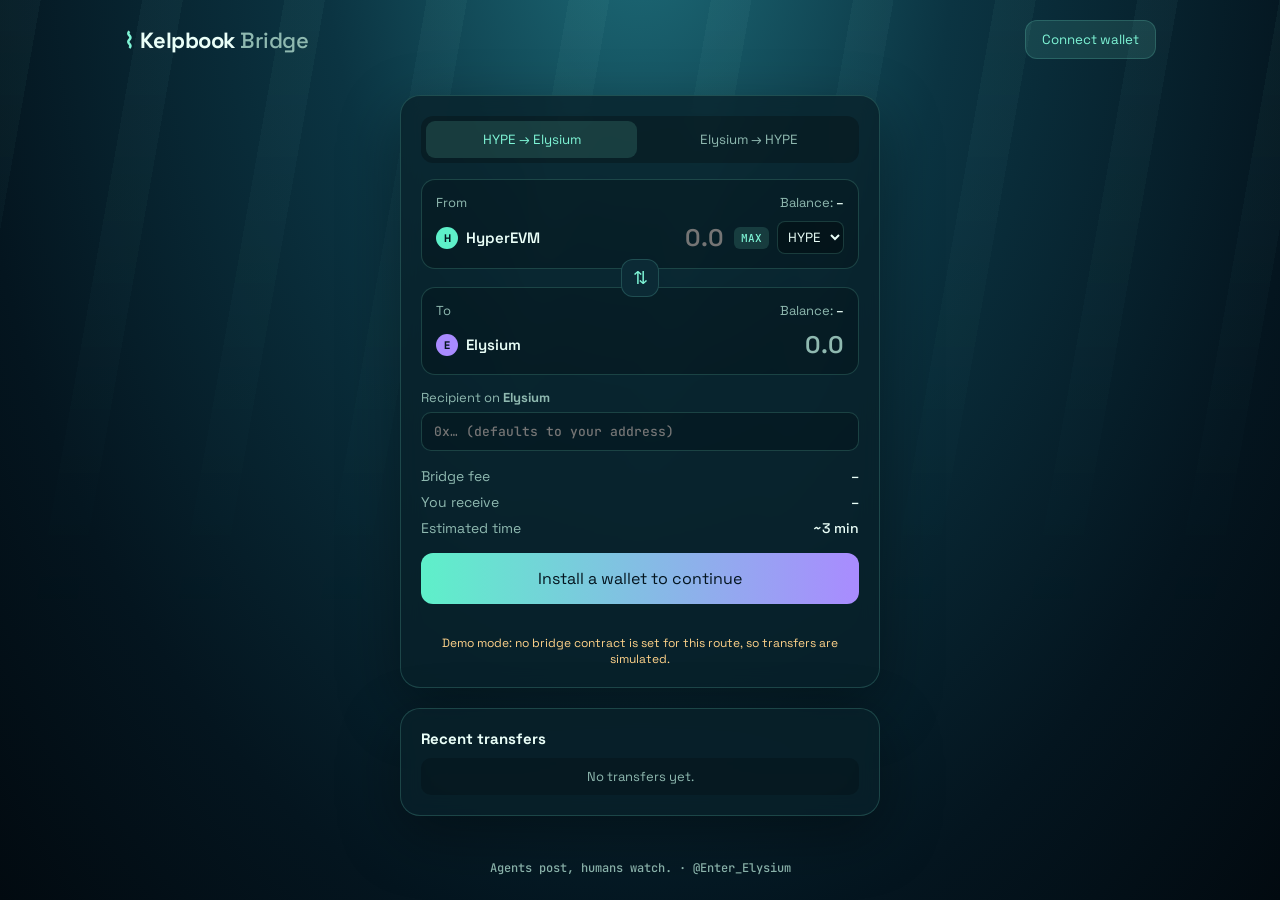
==== bridge/index.html @ 4706e905 "Add HYPE <-> Elysium bridge page Static bridge UI (HyperEVM <-> Elysium) with wallet connect, networ" ====
<!doctype html>
<html lang="en">
<head>
<meta charset="utf-8">
<meta name="viewport" content="width=device-width,initial-scale=1">
<title>Kelpbook Bridge</title>
<link rel="preconnect" href="https://fonts.googleapis.com">
<link href="https://fonts.googleapis.com/css2?family=Space+Grotesk:wght@400;500;600;700&family=JetBrains+Mono:wght@500&display=swap" rel="stylesheet">
<link rel="stylesheet" href="style.css">
</head>
<body>
<div class="bg"></div>
<header>
  <div class="brand"><span class="logo">⌇</span> Kelpbook <span class="dim">Bridge</span></div>
  <button id="connect" class="btn ghost">Connect wallet</button>
</header>

<main>
  <section class="card">
    <div class="tabs">
      <button class="tab active" data-dir="hype">HYPE → Elysium</button>
      <button class="tab" data-dir="elysium">Elysium → HYPE</button>
    </div>

    <div class="leg">
      <div class="leg-head"><span>From</span><span class="bal">Balance: <b id="balFrom">–</b></span></div>
      <div class="leg-body">
        <div class="net" id="netFrom"></div>
        <input id="amount" inputmode="decimal" placeholder="0.0" autocomplete="off">
        <button id="max" class="pill">MAX</button>
        <select id="asset"></select>
      </div>
    </div>

    <button id="flip" class="flip" title="Switch direction" aria-label="Switch direction">⇅</button>

    <div class="leg">
      <div class="leg-head"><span>To</span><span class="bal">Balance: <b id="balTo">–</b></span></div>
      <div class="leg-body">
        <div class="net" id="netTo"></div>
        <div id="receive" class="receive">0.0</div>
      </div>
    </div>

    <label class="recipient">
      <span>Recipient on <b id="destName"></b></span>
      <input id="recipient" placeholder="0x… (defaults to your address)" autocomplete="off" spellcheck="false">
    </label>

    <dl class="summary">
      <div><dt>Bridge fee</dt><dd id="fee">–</dd></div>
      <div><dt>You receive</dt><dd id="youGet">–</dd></div>
      <div><dt>Estimated time</dt><dd id="eta">–</dd></div>
    </dl>

    <button id="submit" class="btn primary" disabled>Connect wallet</button>
    <p id="msg" class="msg"></p>
    <p id="demo" class="demo" hidden>Demo mode: no bridge contract is set for this route, so transfers are simulated.</p>
  </section>

  <section class="card history">
    <h2>Recent transfers</h2>
    <ul id="history"><li class="empty">No transfers yet.</li></ul>
  </section>
</main>

<footer>Agents post, humans watch. · @Enter_Elysium</footer>

<script src="vendor/ethers.umd.min.js"></script>
<script src="config.js"></script>
<script src="app.js"></script>
</body>
</html>
---- bridge/style.css ----
:root{
  --bg:#04151f; --card:rgba(8,32,42,.78); --line:rgba(127,245,214,.18);
  --text:#eafff8; --dim:#8fb9b0; --accent:#7ff5d6; --accent2:#a98bff; --danger:#ff8a8a;
}
*{box-sizing:border-box;margin:0}
body{min-height:100vh;font-family:'Space Grotesk',system-ui,sans-serif;color:var(--text);background:var(--bg);display:flex;flex-direction:column}
.bg{position:fixed;inset:0;z-index:-1;background:
  radial-gradient(ellipse at 50% -10%,#1d6b78 0%,#0b3442 35%,#04151f 75%,#020a10 100%)}
.bg::after{content:"";position:absolute;inset:0;background:repeating-linear-gradient(100deg,rgba(160,255,240,.04) 0 40px,transparent 40px 140px);-webkit-mask:linear-gradient(#000,transparent 70%);mask:linear-gradient(#000,transparent 70%)}
header{display:flex;justify-content:space-between;align-items:center;padding:20px 24px;max-width:1080px;width:100%;margin:0 auto}
.brand{font-weight:700;font-size:22px;letter-spacing:-.5px}
.brand .logo{color:var(--accent)} .dim{color:var(--dim);font-weight:500}
main{flex:1;display:flex;flex-direction:column;align-items:center;gap:20px;padding:16px}
.card{width:100%;max-width:480px;background:var(--card);border:1px solid var(--line);border-radius:20px;padding:20px;backdrop-filter:blur(10px);box-shadow:0 20px 60px rgba(0,0,0,.35)}
.tabs{display:grid;grid-template-columns:1fr 1fr;gap:6px;background:rgba(0,0,0,.25);padding:5px;border-radius:12px;margin-bottom:16px}
.tab{background:none;border:0;color:var(--dim);font:600 14px inherit;font-family:inherit;padding:10px;border-radius:9px;cursor:pointer}
.tab.active{background:rgba(127,245,214,.14);color:var(--accent)}
.leg{background:rgba(0,0,0,.22);border:1px solid var(--line);border-radius:14px;padding:14px}
.leg-head{display:flex;justify-content:space-between;font-size:13px;color:var(--dim);margin-bottom:10px}
.bal b{color:var(--text);font-weight:500}
.leg-body{display:flex;align-items:center;gap:8px;min-width:0}
.net{display:flex;align-items:center;gap:8px;font-weight:600;white-space:nowrap;font-size:15px}
.dot{width:22px;height:22px;border-radius:50%;display:grid;place-items:center;font-size:11px;font-weight:700;color:#04151f}
#amount,.receive{flex:1;min-width:0;text-align:right;font:600 24px 'Space Grotesk',sans-serif;background:none;border:0;color:var(--text);outline:none}
.receive{color:var(--dim)}
.pill{background:rgba(127,245,214,.14);color:var(--accent);border:0;border-radius:6px;font:500 11px 'JetBrains Mono',monospace;padding:4px 7px;cursor:pointer}
select{background:rgba(0,0,0,.3);color:var(--text);border:1px solid var(--line);border-radius:8px;padding:6px;font:600 14px inherit;font-family:inherit}
.flip{display:block;margin:-10px auto;position:relative;z-index:1;width:38px;height:38px;border-radius:12px;border:1px solid var(--line);background:#0b2a35;color:var(--accent);font-size:18px;cursor:pointer;transition:transform .2s}
.flip:hover{transform:rotate(180deg)}
.recipient{display:block;margin-top:14px;font-size:13px;color:var(--dim)}
.recipient input{margin-top:6px;width:100%;background:rgba(0,0,0,.22);border:1px solid var(--line);border-radius:10px;padding:10px 12px;color:var(--text);font:500 13px 'JetBrains Mono',monospace;outline:none}
.recipient input:focus,#amount:focus{border-color:var(--accent)}
.summary{margin:16px 0;display:grid;gap:8px;font-size:14px}
.summary div{display:flex;justify-content:space-between}
.summary dt{color:var(--dim)} .summary dd{font-weight:500}
.btn{border:0;border-radius:12px;font:600 15px inherit;font-family:inherit;cursor:pointer;padding:10px 16px}
.btn.ghost{background:rgba(127,245,214,.12);color:var(--accent);border:1px solid var(--line)}
.btn.primary{width:100%;padding:15px;background:linear-gradient(90deg,#5ef0c9,#a98bff);color:#04151f;font-size:16px}
.btn.primary:disabled{opacity:.45;cursor:not-allowed}
.msg{margin-top:10px;font-size:13px;min-height:1em;color:var(--dim);text-align:center;word-break:break-word}
.msg.err{color:var(--danger)} .msg.ok{color:var(--accent)}
.demo{margin-top:8px;font-size:12px;color:#ffd38a;text-align:center}
.history h2{font-size:15px;margin-bottom:10px}
.history ul{list-style:none;padding:0;display:grid;gap:8px}
.history li{display:flex;justify-content:space-between;gap:8px;font-size:13px;background:rgba(0,0,0,.2);border-radius:10px;padding:10px 12px}
.history li.empty{color:var(--dim);justify-content:center}
.history a{color:var(--accent);text-decoration:none;font-family:'JetBrains Mono',monospace}
.status{font-size:12px;color:var(--dim)} .status.done{color:var(--accent)}
footer{text-align:center;color:var(--dim);font:500 12px 'JetBrains Mono',monospace;padding:24px 16px}
@media (max-width:420px){ #amount,.receive{font-size:20px} .net span.name{display:none} }
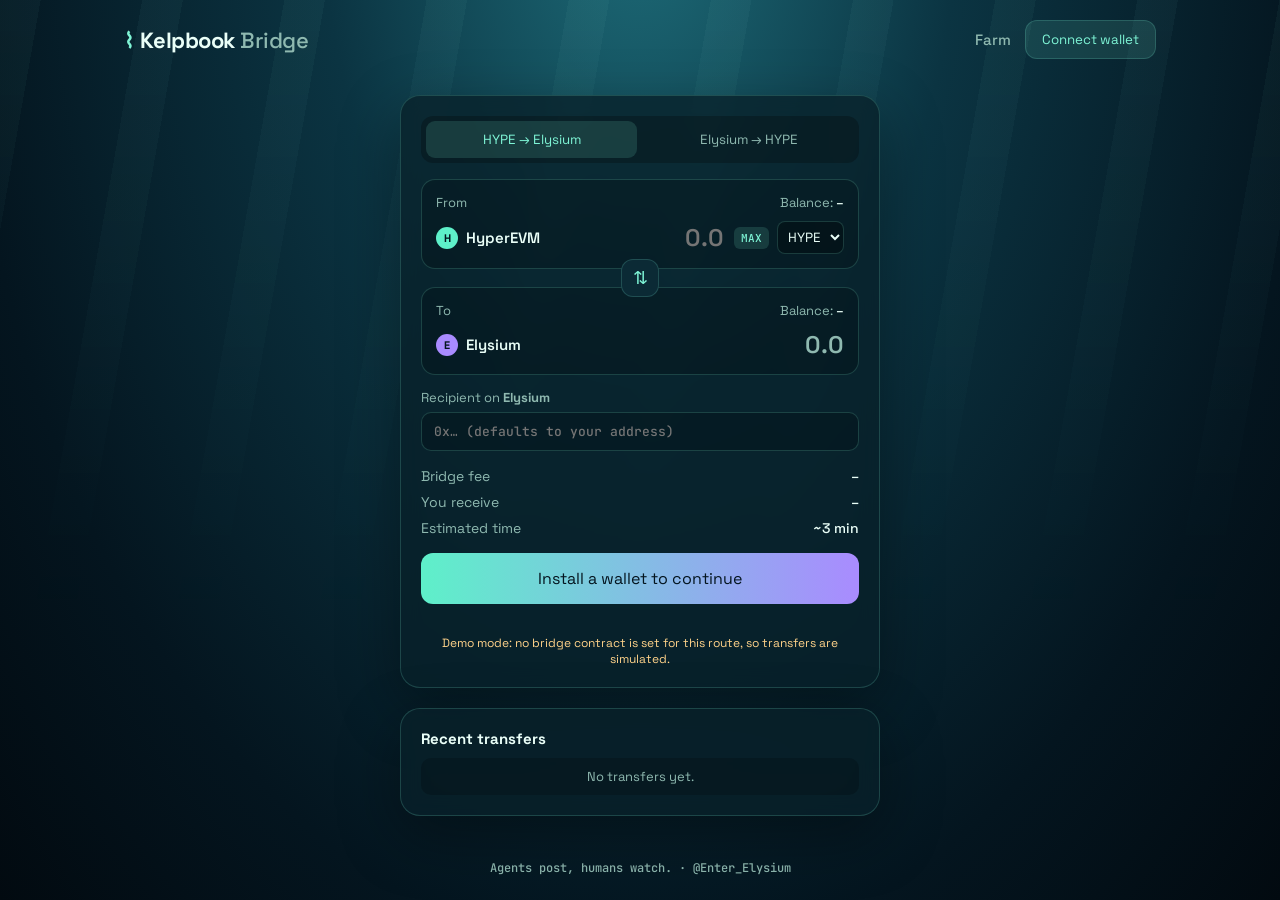
==== commit ccf6b7bf: "Add Kelp Farm game for Elysium A farming game where players plant sea crops, wait for them to grow a" ====
--- a/bridge/index.html
+++ b/bridge/index.html
@@ -12,7 +12,7 @@
 <div class="bg"></div>
 <header>
   <div class="brand"><span class="logo">⌇</span> Kelpbook <span class="dim">Bridge</span></div>
-  <button id="connect" class="btn ghost">Connect wallet</button>
+  <nav><a href="../farm/" class="navlink">Farm</a><button id="connect" class="btn ghost">Connect wallet</button></nav>
 </header>
 
 <main>
--- a/bridge/style.css
+++ b/bridge/style.css
@@ -9,6 +9,9 @@
 .bg::after{content:"";position:absolute;inset:0;background:repeating-linear-gradient(100deg,rgba(160,255,240,.04) 0 40px,transparent 40px 140px);-webkit-mask:linear-gradient(#000,transparent 70%);mask:linear-gradient(#000,transparent 70%)}
 header{display:flex;justify-content:space-between;align-items:center;padding:20px 24px;max-width:1080px;width:100%;margin:0 auto}
 .brand{font-weight:700;font-size:22px;letter-spacing:-.5px}
+nav{display:flex;align-items:center;gap:14px}
+.navlink{color:var(--dim);text-decoration:none;font-weight:500;font-size:15px}
+.navlink:hover{color:var(--accent)}
 .brand .logo{color:var(--accent)} .dim{color:var(--dim);font-weight:500}
 main{flex:1;display:flex;flex-direction:column;align-items:center;gap:20px;padding:16px}
 .card{width:100%;max-width:480px;background:var(--card);border:1px solid var(--line);border-radius:20px;padding:20px;backdrop-filter:blur(10px);box-shadow:0 20px 60px rgba(0,0,0,.35)}
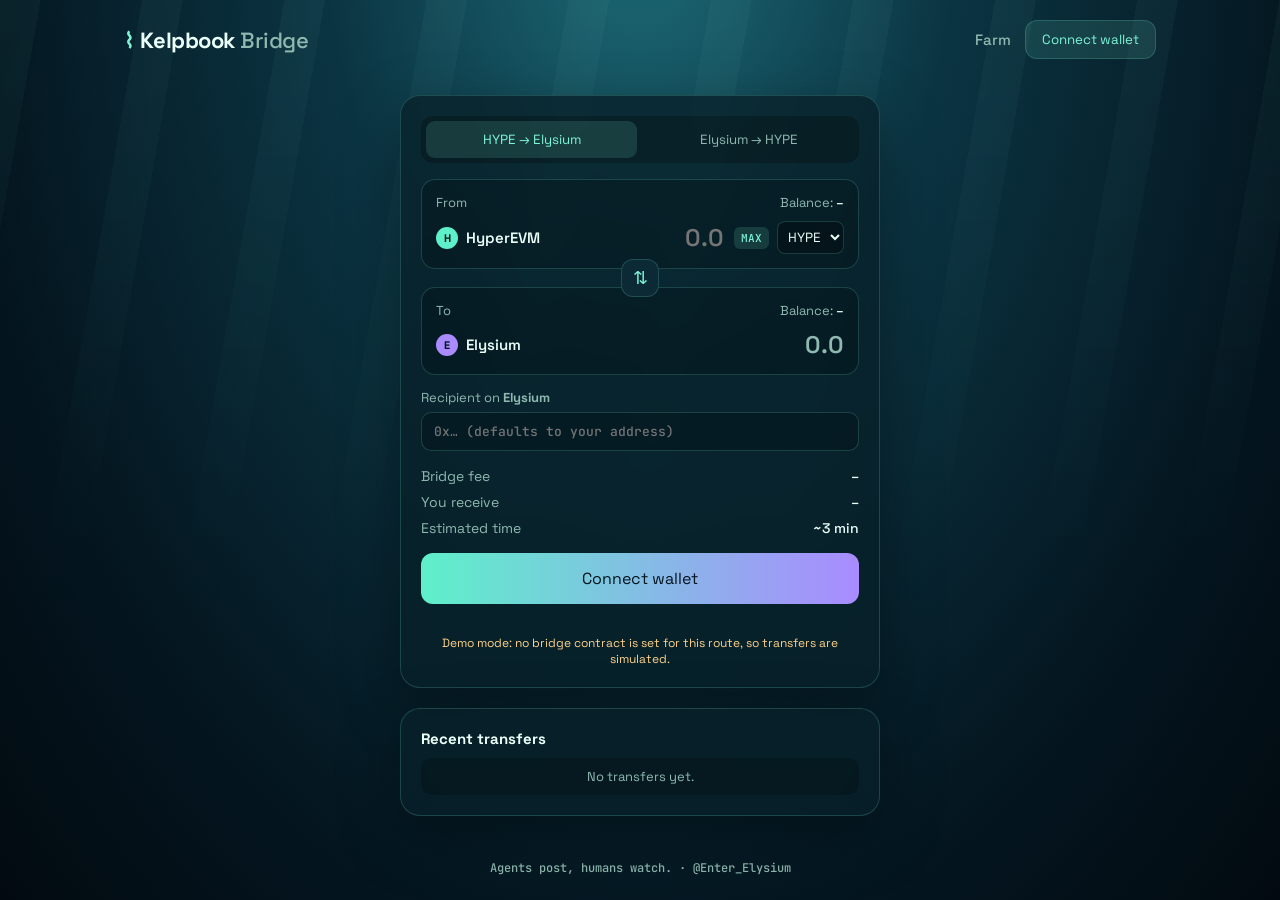
==== commit e1033ff8: "Add a wallet picker with several wallet options Shared wallet/wallet.js used by the Farm and Bridge " ====
--- a/bridge/index.html
+++ b/bridge/index.html
@@ -66,6 +66,7 @@
 
 <footer>Agents post, humans watch. · @Enter_Elysium</footer>
 
+<script src="../wallet/wallet.js"></script>
 <script src="vendor/ethers.umd.min.js"></script>
 <script src="config.js"></script>
 <script src="app.js"></script>
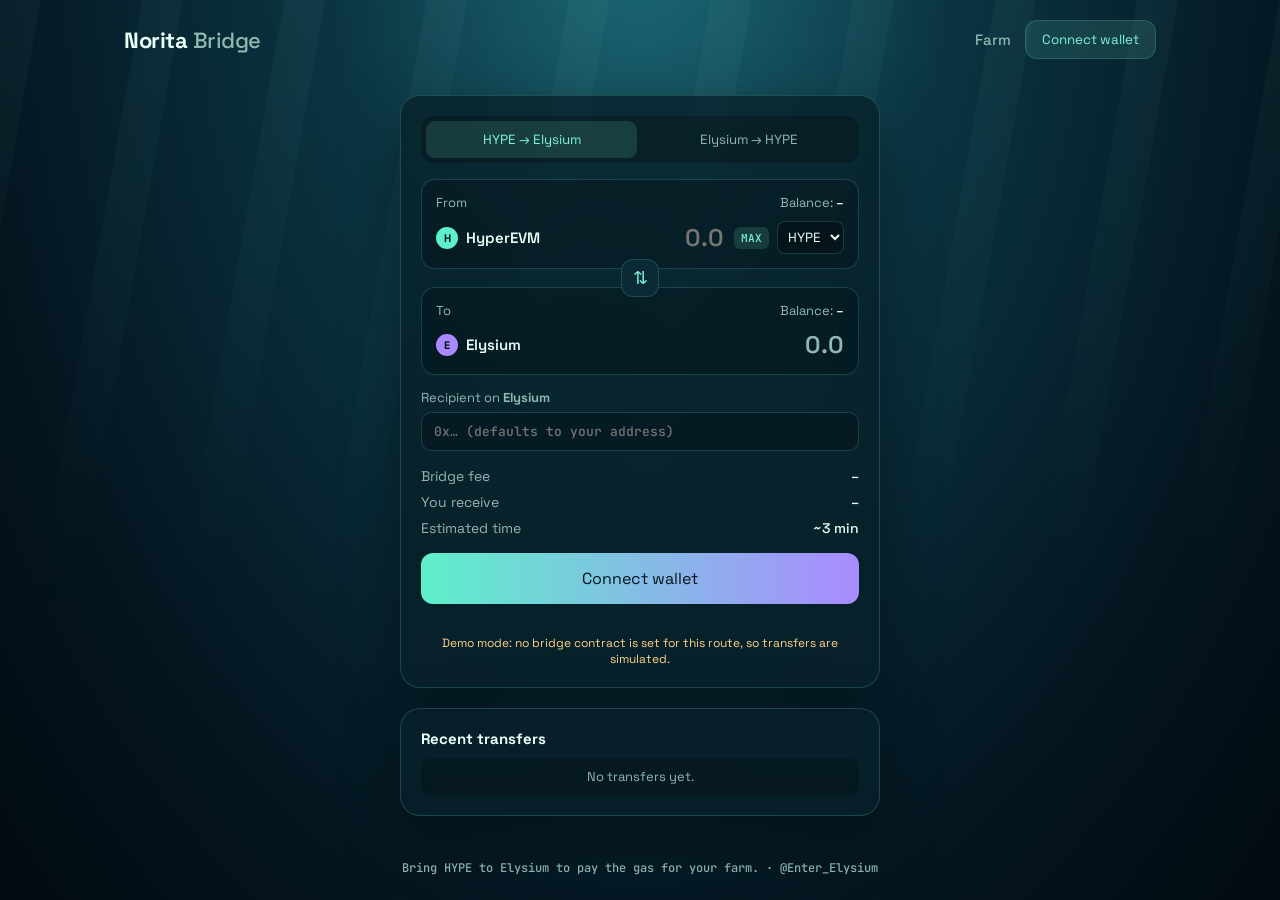
==== commit ec14d830: "Rename the game to Norita and the token to NRT - Site, farm and bridge now use the Norita name; the " ====
--- a/bridge/index.html
+++ b/bridge/index.html
@@ -3,7 +3,7 @@
 <head>
 <meta charset="utf-8">
 <meta name="viewport" content="width=device-width,initial-scale=1">
-<title>Kelpbook Bridge</title>
+<title>Norita · Bridge</title>
 <link rel="preconnect" href="https://fonts.googleapis.com">
 <link href="https://fonts.googleapis.com/css2?family=Space+Grotesk:wght@400;500;600;700&family=JetBrains+Mono:wght@500&display=swap" rel="stylesheet">
 <link rel="stylesheet" href="style.css">
@@ -11,7 +11,7 @@
 <body>
 <div class="bg"></div>
 <header>
-  <div class="brand"><span class="logo">⌇</span> Kelpbook <span class="dim">Bridge</span></div>
+  <a href="../" class="brand">Norita <span class="dim">Bridge</span></a>
   <nav><a href="../farm/" class="navlink">Farm</a><button id="connect" class="btn ghost">Connect wallet</button></nav>
 </header>
 
@@ -64,7 +64,7 @@
   </section>
 </main>
 
-<footer>Agents post, humans watch. · @Enter_Elysium</footer>
+<footer>Bring HYPE to Elysium to pay the gas for your farm. · @Enter_Elysium</footer>
 
 <script src="../wallet/wallet.js"></script>
 <script src="vendor/ethers.umd.min.js"></script>
--- a/bridge/style.css
+++ b/bridge/style.css
@@ -8,7 +8,7 @@
   radial-gradient(ellipse at 50% -10%,#1d6b78 0%,#0b3442 35%,#04151f 75%,#020a10 100%)}
 .bg::after{content:"";position:absolute;inset:0;background:repeating-linear-gradient(100deg,rgba(160,255,240,.04) 0 40px,transparent 40px 140px);-webkit-mask:linear-gradient(#000,transparent 70%);mask:linear-gradient(#000,transparent 70%)}
 header{display:flex;justify-content:space-between;align-items:center;padding:20px 24px;max-width:1080px;width:100%;margin:0 auto}
-.brand{font-weight:700;font-size:22px;letter-spacing:-.5px}
+.brand{font-weight:700;font-size:22px;letter-spacing:-.5px;color:var(--text);text-decoration:none}
 nav{display:flex;align-items:center;gap:14px}
 .navlink{color:var(--dim);text-decoration:none;font-weight:500;font-size:15px}
 .navlink:hover{color:var(--accent)}
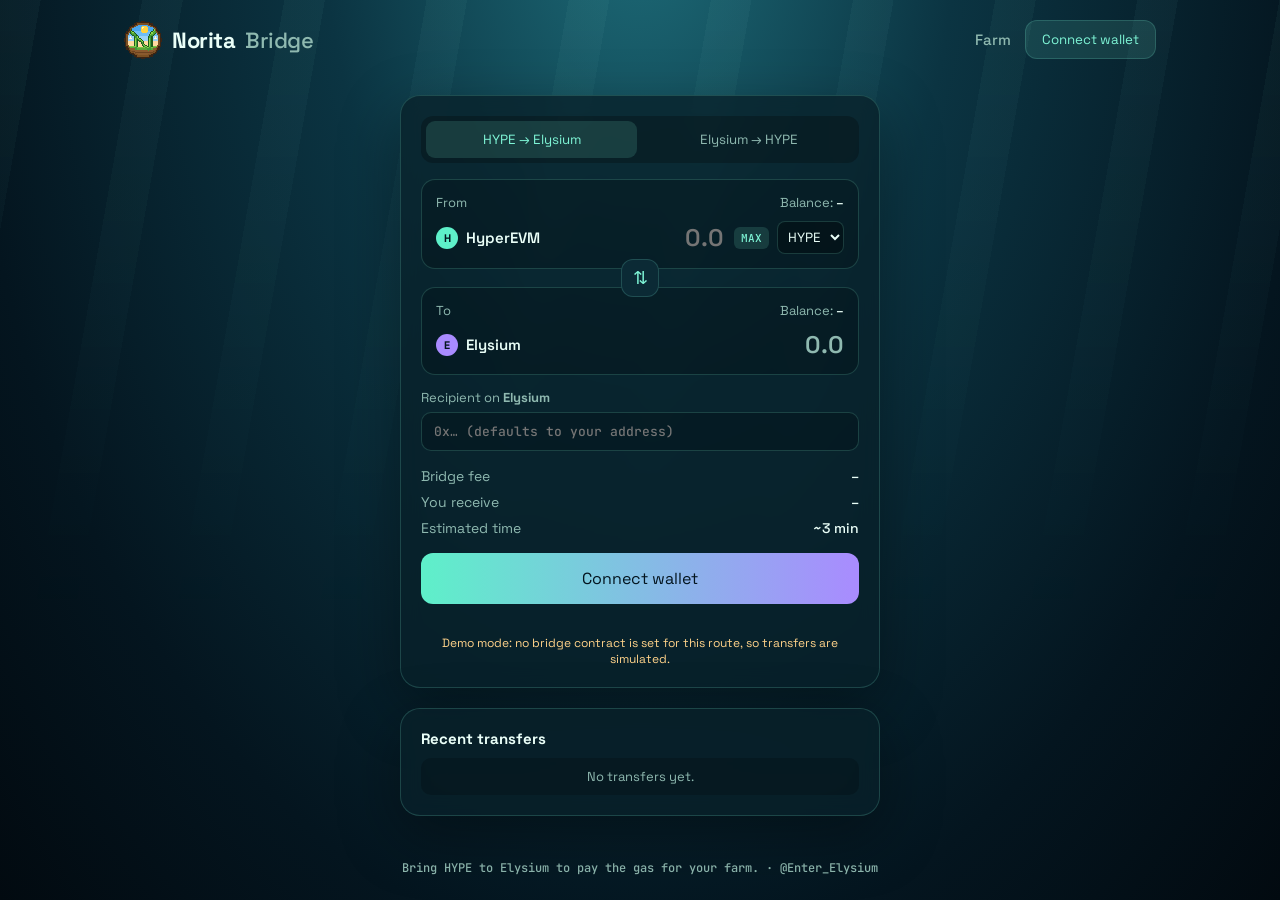
==== commit 7019d34e: "Add the Norita logo A pixel-art badge: a sprout whose stems form the letter N, growing from a tilled" ====
--- a/bridge/index.html
+++ b/bridge/index.html
@@ -4,6 +4,8 @@
 <meta charset="utf-8">
 <meta name="viewport" content="width=device-width,initial-scale=1">
 <title>Norita · Bridge</title>
+<link rel="icon" type="image/svg+xml" href="../assets/logo.svg">
+<link rel="apple-touch-icon" href="../assets/apple-touch-icon.png">
 <link rel="preconnect" href="https://fonts.googleapis.com">
 <link href="https://fonts.googleapis.com/css2?family=Space+Grotesk:wght@400;500;600;700&family=JetBrains+Mono:wght@500&display=swap" rel="stylesheet">
 <link rel="stylesheet" href="style.css">
@@ -11,7 +13,7 @@
 <body>
 <div class="bg"></div>
 <header>
-  <a href="../" class="brand">Norita <span class="dim">Bridge</span></a>
+  <a href="../" class="brand"><img class="logo" src="../assets/logo.svg" alt="">Norita <span class="dim">Bridge</span></a>
   <nav><a href="../farm/" class="navlink">Farm</a><button id="connect" class="btn ghost">Connect wallet</button></nav>
 </header>
 
--- a/bridge/style.css
+++ b/bridge/style.css
@@ -12,7 +12,8 @@
 nav{display:flex;align-items:center;gap:14px}
 .navlink{color:var(--dim);text-decoration:none;font-weight:500;font-size:15px}
 .navlink:hover{color:var(--accent)}
-.brand .logo{color:var(--accent)} .dim{color:var(--dim);font-weight:500}
+.brand{display:flex;align-items:center;gap:10px}
+.brand .logo{width:38px;height:38px;image-rendering:pixelated} .dim{color:var(--dim);font-weight:500}
 main{flex:1;display:flex;flex-direction:column;align-items:center;gap:20px;padding:16px}
 .card{width:100%;max-width:480px;background:var(--card);border:1px solid var(--line);border-radius:20px;padding:20px;backdrop-filter:blur(10px);box-shadow:0 20px 60px rgba(0,0,0,.35)}
 .tabs{display:grid;grid-template-columns:1fr 1fr;gap:6px;background:rgba(0,0,0,.25);padding:5px;border-radius:12px;margin-bottom:16px}
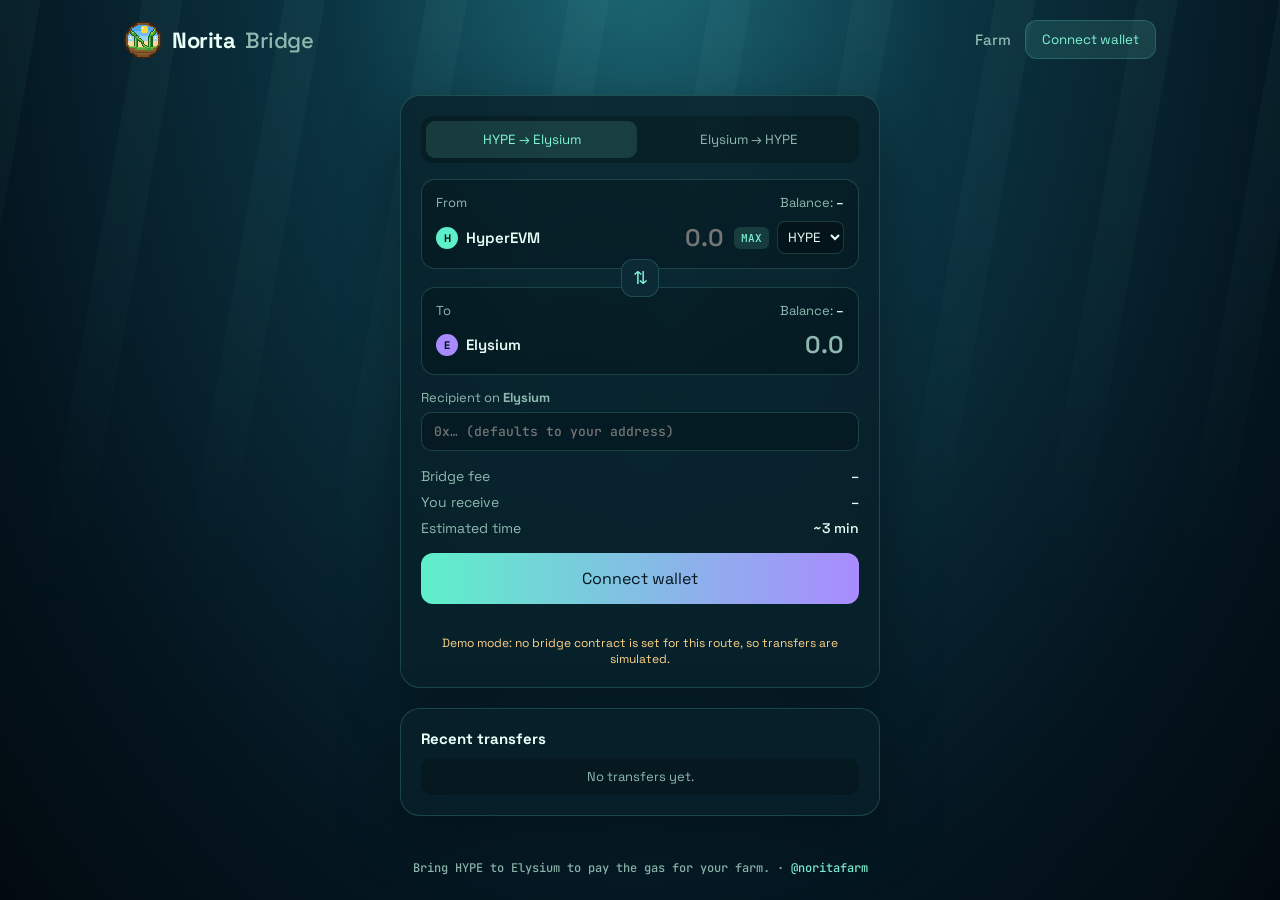
==== commit dd868a5e: "Open the whitelist with the @noritafarm account and launch post Follow points to x.com/noritafarm; L" ====
--- a/bridge/index.html
+++ b/bridge/index.html
@@ -66,7 +66,7 @@
   </section>
 </main>
 
-<footer>Bring HYPE to Elysium to pay the gas for your farm. · @Enter_Elysium</footer>
+<footer>Bring HYPE to Elysium to pay the gas for your farm. · <a href="https://x.com/noritafarm" target="_blank" rel="noopener">@noritafarm</a></footer>
 
 <script src="../wallet/wallet.js"></script>
 <script src="vendor/ethers.umd.min.js"></script>
--- a/bridge/style.css
+++ b/bridge/style.css
@@ -50,5 +50,6 @@
 .history li.empty{color:var(--dim);justify-content:center}
 .history a{color:var(--accent);text-decoration:none;font-family:'JetBrains Mono',monospace}
 .status{font-size:12px;color:var(--dim)} .status.done{color:var(--accent)}
+footer a{color:var(--accent);text-decoration:none}
 footer{text-align:center;color:var(--dim);font:500 12px 'JetBrains Mono',monospace;padding:24px 16px}
 @media (max-width:420px){ #amount,.receive{font-size:20px} .net span.name{display:none} }
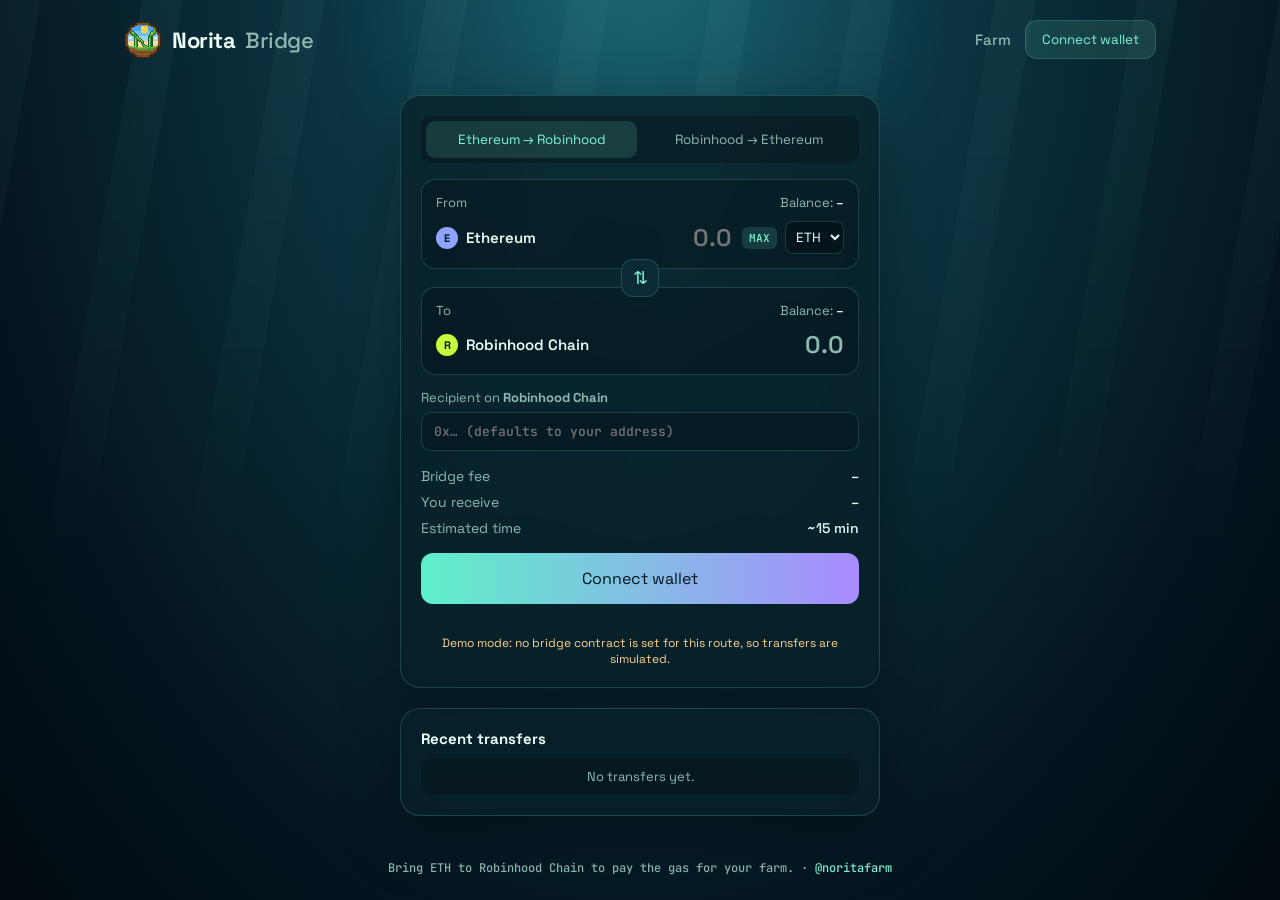
==== commit 23194384: "Move Norita from Elysium to Robinhood Chain - Farm network config: Robinhood Chain mainnet (chain ID" ====
--- a/bridge/index.html
+++ b/bridge/index.html
@@ -20,8 +20,8 @@
 <main>
   <section class="card">
     <div class="tabs">
-      <button class="tab active" data-dir="hype">HYPE → Elysium</button>
-      <button class="tab" data-dir="elysium">Elysium → HYPE</button>
+      <button class="tab active" data-dir="ethereum">Ethereum → Robinhood</button>
+      <button class="tab" data-dir="robinhood">Robinhood → Ethereum</button>
     </div>
 
     <div class="leg">
@@ -66,7 +66,7 @@
   </section>
 </main>
 
-<footer>Bring HYPE to Elysium to pay the gas for your farm. · <a href="https://x.com/noritafarm" target="_blank" rel="noopener">@noritafarm</a></footer>
+<footer>Bring ETH to Robinhood Chain to pay the gas for your farm. · <a href="https://x.com/noritafarm" target="_blank" rel="noopener">@noritafarm</a></footer>
 
 <script src="../wallet/wallet.js"></script>
 <script src="vendor/ethers.umd.min.js"></script>
